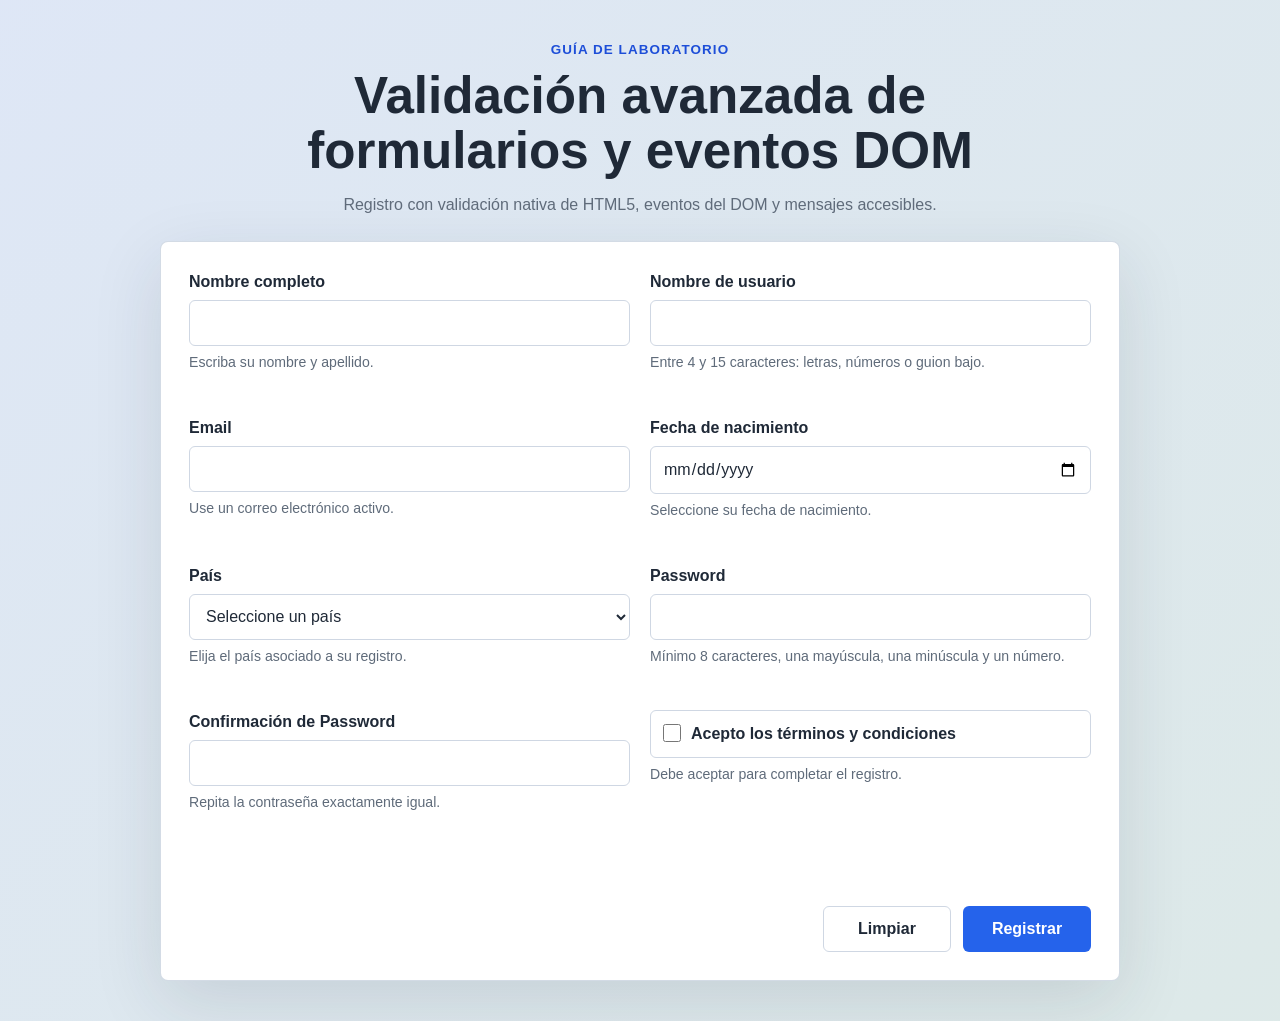
==== index.html @ c6667690 "Fase 1: crear estructura HTML y estilos base del formulario" ====
<!DOCTYPE html>
<html lang="es">
<head>
  <meta charset="UTF-8">
  <meta name="viewport" content="width=device-width, initial-scale=1.0">
  <title>Validación avanzada de formularios y eventos DOM</title>
  <link rel="stylesheet" href="css/styles.css">
</head>
<body>
  <main class="page">
    <section class="form-section" aria-labelledby="page-title">
      <div class="intro">
        <p class="eyebrow">Guía de laboratorio</p>
        <h1 id="page-title">Validación avanzada de formularios y eventos DOM</h1>
        <p class="description">
          Registro con validación nativa de HTML5, eventos del DOM y mensajes accesibles.
        </p>
      </div>

      <form id="registrationForm" class="registration-form" novalidate>
        <div class="form-grid">
          <div class="form-field">
            <label for="fullName">Nombre completo</label>
            <input
              type="text"
              id="fullName"
              name="fullName"
              autocomplete="name"
              required
              minlength="3"
              aria-describedby="fullNameHelp fullNameError"
            >
            <small id="fullNameHelp" class="help-message">Escriba su nombre y apellido.</small>
            <p id="fullNameError" class="error-message" aria-live="polite"></p>
          </div>

          <div class="form-field">
            <label for="username">Nombre de usuario</label>
            <input
              type="text"
              id="username"
              name="username"
              autocomplete="username"
              required
              minlength="4"
              maxlength="15"
              pattern="^[A-Za-z0-9_]{4,15}$"
              aria-describedby="usernameHelp usernameError"
            >
            <small id="usernameHelp" class="help-message">Entre 4 y 15 caracteres: letras, números o guion bajo.</small>
            <p id="usernameError" class="error-message" aria-live="polite"></p>
          </div>

          <div class="form-field">
            <label for="email">Email</label>
            <input
              type="email"
              id="email"
              name="email"
              autocomplete="email"
              required
              aria-describedby="emailHelp emailError"
            >
            <small id="emailHelp" class="help-message">Use un correo electrónico activo.</small>
            <p id="emailError" class="error-message" aria-live="polite"></p>
          </div>

          <div class="form-field">
            <label for="birthDate">Fecha de nacimiento</label>
            <input
              type="date"
              id="birthDate"
              name="birthDate"
              required
              aria-describedby="birthDateHelp birthDateError"
            >
            <small id="birthDateHelp" class="help-message">Seleccione su fecha de nacimiento.</small>
            <p id="birthDateError" class="error-message" aria-live="polite"></p>
          </div>

          <div class="form-field">
            <label for="country">País</label>
            <select
              id="country"
              name="country"
              required
              aria-describedby="countryHelp countryError"
            >
              <option value="">Seleccione un país</option>
              <option value="Argentina">Argentina</option>
              <option value="Bolivia">Bolivia</option>
              <option value="Chile">Chile</option>
              <option value="Colombia">Colombia</option>
              <option value="Ecuador">Ecuador</option>
              <option value="México">México</option>
              <option value="Perú">Perú</option>
              <option value="Uruguay">Uruguay</option>
            </select>
            <small id="countryHelp" class="help-message">Elija el país asociado a su registro.</small>
            <p id="countryError" class="error-message" aria-live="polite"></p>
          </div>

          <div class="form-field">
            <label for="password">Password</label>
            <input
              type="password"
              id="password"
              name="password"
              autocomplete="new-password"
              required
              minlength="8"
              pattern="^(?=.*[a-z])(?=.*[A-Z])(?=.*\d).{8,}$"
              aria-describedby="passwordHelp passwordError"
            >
            <small id="passwordHelp" class="help-message">Mínimo 8 caracteres, una mayúscula, una minúscula y un número.</small>
            <p id="passwordError" class="error-message" aria-live="polite"></p>
          </div>

          <div class="form-field">
            <label for="confirmPassword">Confirmación de Password</label>
            <input
              type="password"
              id="confirmPassword"
              name="confirmPassword"
              autocomplete="new-password"
              required
              minlength="8"
              aria-describedby="confirmPasswordHelp confirmPasswordError"
            >
            <small id="confirmPasswordHelp" class="help-message">Repita la contraseña exactamente igual.</small>
            <p id="confirmPasswordError" class="error-message" aria-live="polite"></p>
          </div>

          <div class="form-field checkbox-field">
            <div class="checkbox-row">
              <input
                type="checkbox"
                id="terms"
                name="terms"
                required
                aria-describedby="termsHelp termsError"
              >
              <label for="terms">Acepto los términos y condiciones</label>
            </div>
            <small id="termsHelp" class="help-message">Debe aceptar para completar el registro.</small>
            <p id="termsError" class="error-message" aria-live="polite"></p>
          </div>
        </div>

        <div id="formStatus" class="form-status" aria-live="polite"></div>

        <div class="form-actions">
          <button type="reset" class="button button-secondary">Limpiar</button>
          <button type="submit" class="button button-primary">Registrar</button>
        </div>
      </form>
    </section>
  </main>

  <script src="js/app.js"></script>
</body>
</html>
---- css/styles.css ----
:root {
  --color-background: #eef2f7;
  --color-surface: #ffffff;
  --color-text: #1f2937;
  --color-muted: #5f6b7a;
  --color-border: #cfd7e3;
  --color-primary: #2563eb;
  --color-primary-dark: #1d4ed8;
  --color-error: #dc2626;
  --color-error-soft: rgba(220, 38, 38, 0.14);
  --color-success: #15803d;
  --color-success-soft: rgba(21, 128, 61, 0.14);
  --shadow-panel: 0 22px 70px rgba(31, 41, 55, 0.12);
  --radius-panel: 8px;
  --radius-control: 6px;
  --transition-base: 180ms ease;
}

* {
  box-sizing: border-box;
}

body {
  margin: 0;
  min-height: 100vh;
  background:
    linear-gradient(135deg, rgba(37, 99, 235, 0.08), rgba(21, 128, 61, 0.08)),
    var(--color-background);
  color: var(--color-text);
  font-family: Arial, Helvetica, sans-serif;
  line-height: 1.5;
}

.page {
  display: grid;
  min-height: 100vh;
  place-items: center;
  padding: 40px 18px;
}

.form-section {
  width: min(960px, 100%);
}

.intro {
  margin: 0 auto 24px;
  max-width: 760px;
  text-align: center;
}

.eyebrow {
  margin: 0 0 8px;
  color: var(--color-primary-dark);
  font-size: 0.84rem;
  font-weight: 700;
  letter-spacing: 0.08em;
  text-transform: uppercase;
}

h1 {
  margin: 0;
  font-size: clamp(2rem, 5vw, 3.2rem);
  letter-spacing: 0;
  line-height: 1.08;
}

.description {
  margin: 14px auto 0;
  max-width: 620px;
  color: var(--color-muted);
}

.registration-form {
  width: 100%;
  padding: 28px;
  border: 1px solid rgba(207, 215, 227, 0.9);
  border-radius: var(--radius-panel);
  background: var(--color-surface);
  box-shadow: var(--shadow-panel);
}

.form-grid {
  display: grid;
  grid-template-columns: repeat(2, minmax(0, 1fr));
  gap: 18px 20px;
}

.form-field {
  display: flex;
  flex-direction: column;
  min-width: 0;
}

label {
  margin-bottom: 6px;
  color: var(--color-text);
  font-weight: 700;
}

input,
select {
  width: 100%;
  min-height: 46px;
  padding: 10px 12px;
  border: 1px solid var(--color-border);
  border-radius: var(--radius-control);
  background-color: #ffffff;
  color: var(--color-text);
  font: inherit;
  transition:
    border-color var(--transition-base),
    box-shadow var(--transition-base),
    background-color var(--transition-base);
}

input:focus,
select:focus {
  border-color: var(--color-primary);
  box-shadow: 0 0 0 4px rgba(37, 99, 235, 0.14);
  outline: none;
}

select {
  cursor: pointer;
}

.help-message {
  margin-top: 6px;
  color: var(--color-muted);
  font-size: 0.88rem;
}

.error-message {
  min-height: 1.25rem;
  margin: 5px 0 0;
  color: var(--color-error);
  font-size: 0.88rem;
  font-weight: 700;
}

.input-error {
  border-color: var(--color-error);
  box-shadow: 0 0 0 4px var(--color-error-soft);
}

.input-success {
  border-color: var(--color-success);
  box-shadow: 0 0 0 4px var(--color-success-soft);
}

.checkbox-field {
  justify-content: flex-start;
}

.checkbox-row {
  display: flex;
  align-items: flex-start;
  gap: 10px;
  min-height: 46px;
  padding: 11px 12px;
  border: 1px solid var(--color-border);
  border-radius: var(--radius-control);
  transition:
    border-color var(--transition-base),
    box-shadow var(--transition-base);
}

.checkbox-row input {
  width: 18px;
  min-width: 18px;
  height: 18px;
  min-height: 18px;
  margin: 2px 0 0;
  accent-color: var(--color-primary);
}

.checkbox-row label {
  margin: 0;
  font-weight: 600;
}

.checkbox-field .input-error {
  border-color: var(--color-error);
  box-shadow: 0 0 0 4px var(--color-error-soft);
}

.checkbox-field .input-success {
  border-color: var(--color-success);
  box-shadow: 0 0 0 4px var(--color-success-soft);
}

.form-status {
  min-height: 1.5rem;
  margin-top: 20px;
  color: var(--color-success);
  font-weight: 700;
  text-align: center;
}

.form-status.status-error {
  color: var(--color-error);
}

.form-actions {
  display: flex;
  justify-content: flex-end;
  gap: 12px;
  margin-top: 24px;
}

.button {
  min-width: 128px;
  min-height: 46px;
  border: 1px solid transparent;
  border-radius: var(--radius-control);
  cursor: pointer;
  font: inherit;
  font-weight: 700;
  transition:
    background-color var(--transition-base),
    border-color var(--transition-base),
    color var(--transition-base),
    transform var(--transition-base);
}

.button:hover {
  transform: translateY(-1px);
}

.button-primary {
  background-color: var(--color-primary);
  color: #ffffff;
}

.button-primary:hover {
  background-color: var(--color-primary-dark);
}

.button-secondary {
  border-color: var(--color-border);
  background-color: #ffffff;
  color: var(--color-text);
}

.button-secondary:hover {
  border-color: var(--color-primary);
  color: var(--color-primary-dark);
}

@media (max-width: 760px) {
  .page {
    padding: 28px 14px;
  }

  .registration-form {
    padding: 22px 16px;
  }

  .form-grid {
    grid-template-columns: 1fr;
  }

  .form-actions {
    flex-direction: column-reverse;
  }

  .button {
    width: 100%;
  }
}
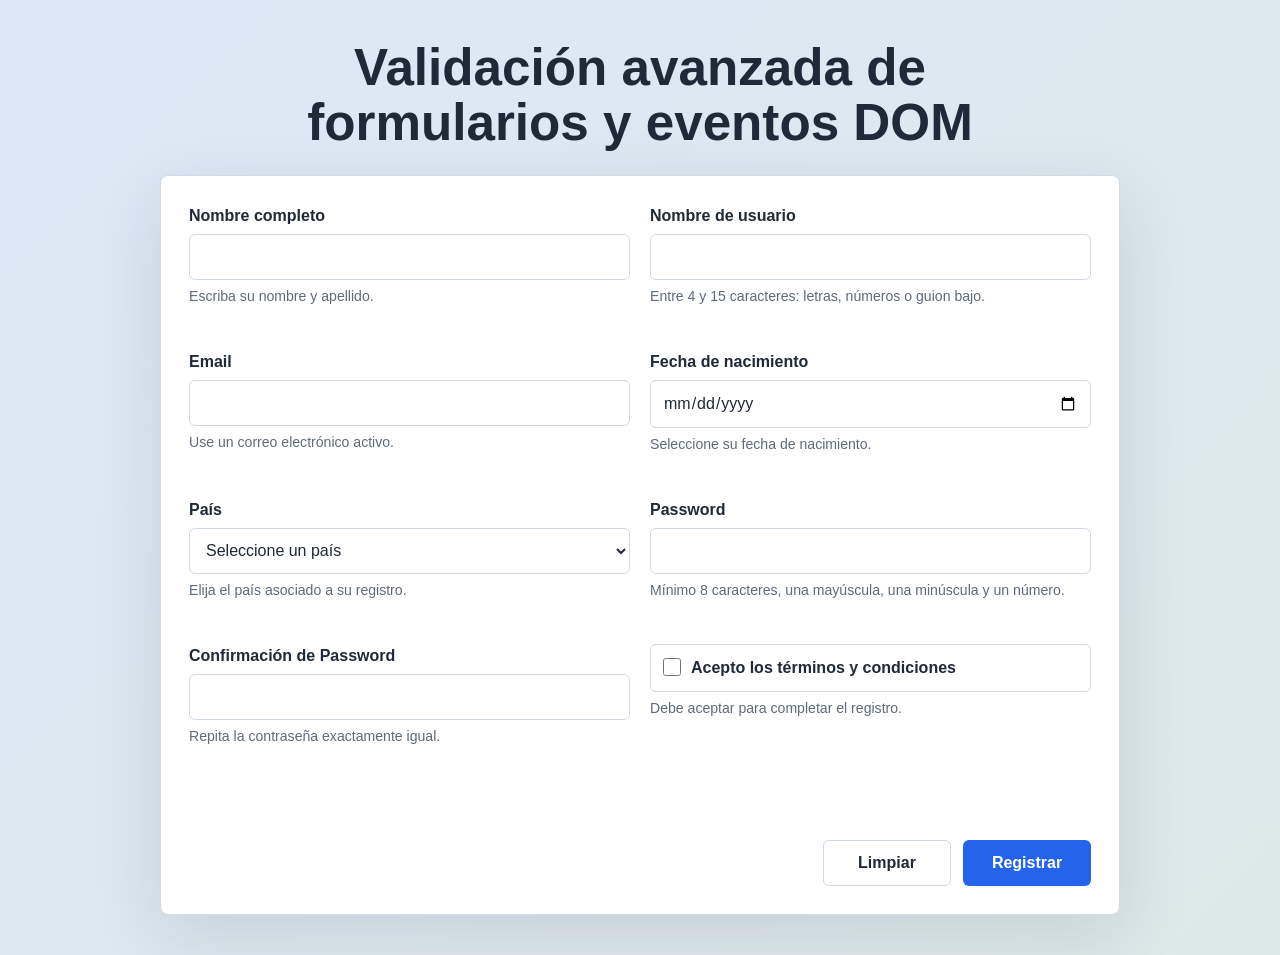
==== commit 014b9e84: "Fase 2: implementar eventos input y focusout" ====
--- a/index.html
+++ b/index.html
@@ -10,11 +10,9 @@
   <main class="page">
     <section class="form-section" aria-labelledby="page-title">
       <div class="intro">
-        <p class="eyebrow">Guía de laboratorio</p>
+        
         <h1 id="page-title">Validación avanzada de formularios y eventos DOM</h1>
-        <p class="description">
-          Registro con validación nativa de HTML5, eventos del DOM y mensajes accesibles.
-        </p>
+        
       </div>
 
       <form id="registrationForm" class="registration-form" novalidate>
